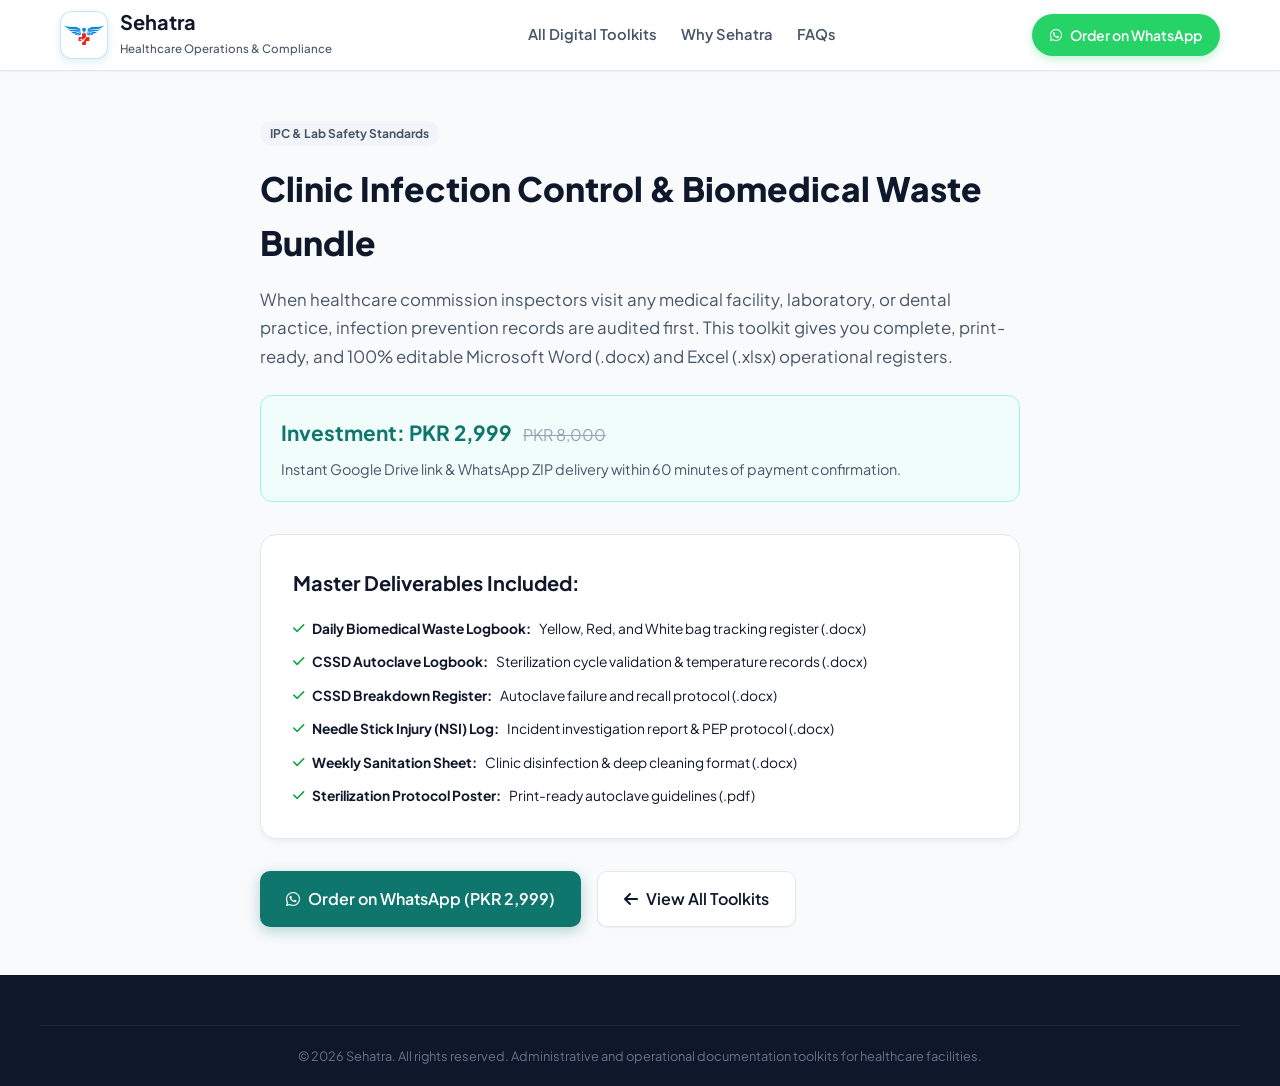
==== infection-control-biomedical-waste-bundle.html @ f48f5edc "SEO: Add dedicated Infection Control & Waste Bundle page and update sitemap" ====
<!DOCTYPE html>
<html lang="en">
<head>
    <meta charset="UTF-8">
    <meta name="viewport" content="width=device-width, initial-scale=1.0">
    <title>Clinic Infection Control & Biomedical Waste Logbooks | Sehatra</title>
    <meta name="description" content="PHC & SHCC compliant editable Word and Excel logbooks: Autoclave CSSD validation register, color-coded biomedical waste segregation sheets, and needle-stick injury protocol.">
    <link rel="canonical" href="https://zeshanhaider1.github.io/sehatra/infection-control-biomedical-waste-bundle.html">
    <link rel="icon" type="image/png" href="sehatra-logo.png">

    <!-- SEO Meta Tags -->
    <meta name="robots" content="index, follow, max-snippet:-1, max-image-preview:large, max-video-preview:-1">
    <meta name="keywords" content="clinic infection control logbook Pakistan, biomedical waste segregation register docx, autoclave sterilization logbook format, needle stick injury register PHC, CSSD logbook format Pakistan, Sehatra">
    <meta name="author" content="Sehatra">
    <meta name="geo.region" content="PK-PB">
    <meta name="geo.placename" content="Lahore, Pakistan">

    <!-- Open Graph -->
    <meta property="og:type" content="product">
    <meta property="og:site_name" content="Sehatra">
    <meta property="og:title" content="Clinic Infection Control & Biomedical Waste Bundle | Sehatra">
    <meta property="og:description" content="Pass PHC & SHCC infection control inspections with ready-to-print, fully editable autoclave and waste segregation logbooks for PKR 2,999.">
    <meta property="og:url" content="https://zeshanhaider1.github.io/sehatra/infection-control-biomedical-waste-bundle.html">
    <meta property="og:image" content="https://zeshanhaider1.github.io/sehatra/sehatra-logo.png">

    <!-- Fonts & Styling -->
    <link rel="preconnect" href="https://fonts.googleapis.com">
    <link rel="preconnect" href="https://fonts.gstatic.com" crossorigin>
    <link href="https://fonts.googleapis.com/css2?family=Plus+Jakarta+Sans:wght@400;500;600;700;800&display=swap" rel="stylesheet">
    <link rel="stylesheet" href="https://cdnjs.cloudflare.com/ajax/libs/font-awesome/6.4.0/css/all.min.css">
    <link rel="stylesheet" href="styles.css">

    <!-- JSON-LD Product Schema -->
    <script type="application/ld+json">
    {
      "@context": "https://schema.org/",
      "@type": "Product",
      "name": "Clinic Infection Control & Biomedical Waste Bundle",
      "image": "https://zeshanhaider1.github.io/sehatra/sehatra-logo.png",
      "description": "Autoclave logs, color-coded waste segregation registers, and needle-stick injury protocols required on day one of any healthcare inspection in Pakistan.",
      "brand": {
        "@type": "Brand",
        "name": "Sehatra"
      },
      "offers": {
        "@type": "Offer",
        "url": "https://zeshanhaider1.github.io/sehatra/infection-control-biomedical-waste-bundle.html",
        "priceCurrency": "PKR",
        "price": "2999",
        "priceValidUntil": "2027-12-31",
        "availability": "https://schema.org/InStock"
      }
    }
    </script>
</head>
<body>
    <nav class="navbar" aria-label="Main navigation">
        <div class="container nav-container">
            <a href="./" class="brand">
                <div class="brand-logo-wrap">
                    <img src="sehatra-logo.png" alt="Sehatra Logo" class="brand-logo-img">
                </div>
                <div class="brand-text">
                    <span class="brand-title">Sehatra</span>
                    <span class="brand-sub">Healthcare Operations &amp; Compliance</span>
                </div>
            </a>
            <div class="nav-links">
                <a href="./#products">All Digital Toolkits</a>
                <a href="./#comparison">Why Sehatra</a>
                <a href="./#faq">FAQs</a>
            </div>
            <div class="nav-cta">
                <a href="https://wa.me/923042917388?text=Hello%20Sehatra%2C%20I%20would%20like%20the%20Infection%20Control%20%26%20Waste%20Bundle%20for%20PKR%202%2C999." target="_blank" class="btn btn-wa-nav">
                    <i class="fa-brands fa-whatsapp"></i> Order on WhatsApp
                </a>
            </div>
        </div>
    </nav>
    <main class="container" style="max-width: 800px; padding: 3rem 1.25rem;">
        <span class="category-pill" style="margin-bottom: 1rem; display: inline-block;">IPC &amp; Lab Safety Standards</span>
        <h1 class="section-title" style="margin-bottom: 1rem;">Clinic Infection Control &amp; Biomedical Waste Bundle</h1>
        <p class="hero-desc" style="font-size: 1.05rem; line-height: 1.7; margin-bottom: 1.5rem;">
            When healthcare commission inspectors visit any medical facility, laboratory, or dental practice, infection prevention records are audited first. This toolkit gives you complete, print-ready, and 100% editable Microsoft Word (.docx) and Excel (.xlsx) operational registers.
        </p>
        <div style="background: #f0fdfa; border: 1.5px solid #99f6e4; padding: 1.25rem; border-radius: 12px; margin-bottom: 2rem;">
            <strong style="color: #0f766e; font-size: 1.3rem;">Investment: PKR 2,999</strong> <span style="text-decoration: line-through; color: #94a3b8; margin-left: 0.5rem;">PKR 8,000</span>
            <p style="margin-top: 0.5rem; font-size: 0.9rem; color: #475569;">Instant Google Drive link &amp; WhatsApp ZIP delivery within 60 minutes of payment confirmation.</p>
        </div>
        <section class="deliverables-list" style="background: #ffffff; border: 1px solid #e2e8f0; border-radius: 16px; padding: 2rem; box-shadow: 0 4px 6px -1px rgba(0,0,0,0.05); margin-bottom: 2rem;">
            <h2 style="font-size: 1.25rem; margin-bottom: 1.25rem; color: #0f172a;">Master Deliverables Included:</h2>
            <ul style="list-style: none; display: flex; flex-direction: column; gap: 0.85rem;">
                <li><i class="fa-solid fa-check text-green"></i> <strong>Daily Biomedical Waste Logbook:</strong> Yellow, Red, and White bag tracking register (.docx)</li>
                <li><i class="fa-solid fa-check text-green"></i> <strong>CSSD Autoclave Logbook:</strong> Sterilization cycle validation &amp; temperature records (.docx)</li>
                <li><i class="fa-solid fa-check text-green"></i> <strong>CSSD Breakdown Register:</strong> Autoclave failure and recall protocol (.docx)</li>
                <li><i class="fa-solid fa-check text-green"></i> <strong>Needle Stick Injury (NSI) Log:</strong> Incident investigation report &amp; PEP protocol (.docx)</li>
                <li><i class="fa-solid fa-check text-green"></i> <strong>Weekly Sanitation Sheet:</strong> Clinic disinfection &amp; deep cleaning format (.docx)</li>
                <li><i class="fa-solid fa-check text-green"></i> <strong>Sterilization Protocol Poster:</strong> Print-ready autoclave guidelines (.pdf)</li>
            </ul>
        </section>
        <div style="display: flex; gap: 1rem; flex-wrap: wrap;">
            <a class="btn btn-primary btn-lg" href="https://wa.me/923042917388?text=Hello%20Sehatra%2C%20I%20would%20like%20the%20Infection%20Control%20%26%20Waste%20Bundle%20for%20PKR%202%2C999.">
                <i class="fa-brands fa-whatsapp"></i> Order on WhatsApp (PKR 2,999)
            </a>
            <a class="btn btn-secondary btn-lg" href="./#products">
                <i class="fa-solid fa-arrow-left"></i> View All Toolkits
            </a>
        </div>
    </main>
    <footer class="footer">
        <div class="container footer-bottom text-center">
            <p>&copy; 2026 Sehatra. All rights reserved. Administrative and operational documentation toolkits for healthcare facilities.</p>
        </div>
    </footer>
</body>
</html>
---- styles.css ----
﻿/* ========================================================
   HealthOps PK â€” Premium Healthcare SaaS & Product Styling
   ======================================================== */

:root {
    --primary: #0f766e;
    --primary-hover: #115e59;
    --primary-light: #ccfbf1;
    --teal-dark: #134e4a;
    --secondary: #0284c7;
    --accent: #f59e0b;
    --success: #16a34a;
    --whatsapp: #25d366;
    --whatsapp-hover: #1da851;
    
    --bg-page: #f8fafc;
    --bg-white: #ffffff;
    --bg-surface: #f1f5f9;
    
    --text-main: #0f172a;
    --text-muted: #475569;
    --text-light: #94a3b8;
    
    --border: #e2e8f0;
    --border-highlight: #99f6e4;
    
    --shadow-sm: 0 1px 2px rgba(0, 0, 0, 0.05);
    --shadow-md: 0 4px 6px -1px rgba(0, 0, 0, 0.08), 0 2px 4px -2px rgba(0, 0, 0, 0.05);
    --shadow-lg: 0 10px 15px -3px rgba(0, 0, 0, 0.08), 0 4px 6px -4px rgba(0, 0, 0, 0.04);
    --shadow-xl: 0 20px 25px -5px rgba(0, 0, 0, 0.1), 0 8px 10px -6px rgba(0, 0, 0, 0.05);
    
    --radius-sm: 6px;
    --radius-md: 10px;
    --radius-lg: 16px;
    --radius-xl: 24px;
    
    --font-sans: 'Plus Jakarta Sans', system-ui, -apple-system, sans-serif;
}

* {
    margin: 0;
    padding: 0;
    box-sizing: border-box;
}

html {
    scroll-behavior: smooth;
}

body {
    font-family: var(--font-sans);
    background-color: var(--bg-page);
    color: var(--text-main);
    line-height: 1.6;
    -webkit-font-smoothing: antialiased;
}

.container {
    max-width: 1200px;
    margin: 0 auto;
    padding: 0 20px;
}

/* TOP ANNOUNCEMENT BAR */
.top-bar {
    background: linear-gradient(90deg, #134e4a, #0f766e);
    color: #ffffff;
    font-size: 0.85rem;
    padding: 8px 0;
    border-bottom: 1px solid rgba(255, 255, 255, 0.1);
}

.top-bar-content {
    display: flex;
    justify-content: space-between;
    align-items: center;
    flex-wrap: wrap;
    gap: 10px;
}

.delivery-badge {
    background: rgba(255, 255, 255, 0.2);
    padding: 2px 10px;
    border-radius: 20px;
    font-weight: 600;
    font-size: 0.78rem;
}

/* NAVIGATION */
.navbar {
    background: var(--bg-white);
    border-bottom: 1px solid var(--border);
    position: sticky;
    top: 0;
    z-index: 100;
    box-shadow: var(--shadow-sm);
}

.nav-container {
    display: flex;
    justify-content: space-between;
    align-items: center;
    height: 70px;
}

.brand {
    display: flex;
    align-items: center;
    gap: 12px;
    text-decoration: none;
    color: var(--text-main);
}

.brand-icon {
    width: 44px;
    height: 44px;
    background: var(--primary-light);
    color: var(--primary);
    border-radius: var(--radius-md);
    display: flex;
    align-items: center;
    justify-content: center;
    font-size: 1.3rem;
}

.brand-title {
    font-size: 1.25rem;
    font-weight: 700;
    color: var(--text-main);
    display: block;
    line-height: 1.2;
}

.brand-title strong {
    color: var(--primary);
}

.brand-sub {
    font-size: 0.72rem;
    color: var(--text-muted);
    font-weight: 500;
}

.nav-links {
    display: flex;
    gap: 24px;
}

.nav-links a {
    text-decoration: none;
    color: var(--text-muted);
    font-weight: 600;
    font-size: 0.92rem;
    transition: color 0.2s ease;
}

.nav-links a:hover {
    color: var(--primary);
}

.btn {
    display: inline-flex;
    align-items: center;
    justify-content: center;
    gap: 8px;
    font-weight: 600;
    border-radius: var(--radius-md);
    text-decoration: none;
    cursor: pointer;
    transition: all 0.2s ease;
    border: none;
    font-family: inherit;
}

.btn-wa-nav {
    background: var(--whatsapp);
    color: #ffffff;
    padding: 10px 18px;
    font-size: 0.88rem;
    border-radius: 30px;
    box-shadow: 0 4px 10px rgba(37, 211, 102, 0.25);
}

.btn-wa-nav:hover {
    background: var(--whatsapp-hover);
    transform: translateY(-1px);
}

/* HERO SECTION */
.hero {
    padding: 60px 0 40px;
    background: linear-gradient(180deg, #f0fdfa 0%, #f8fafc 100%);
    border-bottom: 1px solid var(--border);
}

.hero-grid {
    display: grid;
    grid-template-columns: 1.15fr 0.85fr;
    gap: 40px;
    align-items: center;
}

.hero-pill {
    display: inline-flex;
    align-items: center;
    gap: 8px;
    background: #ccfbf1;
    color: var(--teal-dark);
    font-size: 0.82rem;
    font-weight: 700;
    padding: 6px 14px;
    border-radius: 20px;
    margin-bottom: 20px;
    border: 1px solid #99f6e4;
}

.hero-title {
    font-size: 2.5rem;
    line-height: 1.22;
    font-weight: 800;
    color: var(--text-main);
    margin-bottom: 18px;
    letter-spacing: -0.02em;
}

.text-gradient {
    background: linear-gradient(135deg, #0f766e 0%, #0369a1 100%);
    -webkit-background-clip: text;
    -webkit-text-fill-color: transparent;
}

.hero-desc {
    font-size: 1.05rem;
    color: var(--text-muted);
    margin-bottom: 24px;
    line-height: 1.65;
}

.hero-badges {
    display: flex;
    flex-wrap: wrap;
    gap: 12px;
    margin-bottom: 30px;
}

.badge-item {
    display: flex;
    align-items: center;
    gap: 6px;
    background: #ffffff;
    border: 1px solid var(--border);
    padding: 6px 12px;
    border-radius: var(--radius-sm);
    font-size: 0.82rem;
    font-weight: 600;
    color: var(--text-main);
    box-shadow: var(--shadow-sm);
}

.badge-item i {
    color: var(--primary);
}

.hero-buttons {
    display: flex;
    flex-wrap: wrap;
    gap: 14px;
    margin-bottom: 16px;
}

.btn-lg {
    padding: 14px 26px;
    font-size: 1rem;
    border-radius: var(--radius-md);
}

.btn-primary {
    background: var(--primary);
    color: #ffffff;
    box-shadow: 0 4px 14px rgba(15, 118, 110, 0.3);
}

.btn-primary:hover {
    background: var(--primary-hover);
    transform: translateY(-2px);
    box-shadow: 0 6px 20px rgba(15, 118, 110, 0.4);
}

.btn-secondary {
    background: #ffffff;
    color: var(--text-main);
    border: 1px solid var(--border);
    box-shadow: var(--shadow-sm);
}

.btn-secondary:hover {
    background: var(--bg-surface);
    border-color: #cbd5e1;
}

.hero-subtext {
    font-size: 0.82rem;
    color: var(--text-muted);
}

/* HERO CARD (AUDIT INSPECTION MATRIX) */
.audit-card {
    background: #ffffff;
    border-radius: var(--radius-xl);
    padding: 26px;
    border: 1px solid var(--border);
    box-shadow: var(--shadow-xl);
    position: relative;
}

.audit-card-header {
    display: flex;
    align-items: center;
    justify-content: space-between;
    padding-bottom: 16px;
    border-bottom: 1px solid var(--border);
    margin-bottom: 16px;
}

.audit-card-header h4 {
    font-size: 0.95rem;
    font-weight: 700;
}

.pulse-dot {
    width: 10px;
    height: 10px;
    background: var(--success);
    border-radius: 50%;
    display: inline-block;
    box-shadow: 0 0 0 4px rgba(22, 163, 74, 0.2);
}

.status-pass {
    background: #dcfce7;
    color: #166534;
    font-size: 0.75rem;
    font-weight: 700;
    padding: 4px 10px;
    border-radius: 20px;
}

.audit-items {
    display: flex;
    flex-direction: column;
    gap: 12px;
    margin-bottom: 20px;
}

.audit-row {
    display: flex;
    justify-content: space-between;
    align-items: center;
    font-size: 0.88rem;
    font-weight: 600;
    color: var(--text-main);
    padding: 8px 12px;
    background: #f8fafc;
    border-radius: var(--radius-sm);
    border: 1px solid #f1f5f9;
}

.text-teal {
    color: var(--primary);
    margin-right: 6px;
}

.text-green {
    color: var(--success);
}

.tag-ready {
    background: #ccfbf1;
    color: #0f766e;
    font-size: 0.72rem;
    padding: 2px 8px;
    border-radius: 12px;
    font-weight: 700;
}

.audit-footer {
    padding-top: 16px;
    border-top: 1px dashed var(--border);
    display: flex;
    justify-content: space-between;
    align-items: center;
}

.save-label {
    display: block;
    font-size: 0.75rem;
    color: var(--text-muted);
}

.strike {
    text-decoration: line-through;
    color: #dc2626;
    font-weight: 700;
    font-size: 0.95rem;
}

.our-label {
    display: block;
    font-size: 0.75rem;
    color: var(--primary);
    font-weight: 600;
}

.deal-price {
    font-size: 1.25rem;
    font-weight: 800;
    color: var(--primary);
}

/* TRUST STRIP */
.trust-strip {
    background: #ffffff;
    border-bottom: 1px solid var(--border);
    padding: 24px 0;
}

.trust-grid {
    display: grid;
    grid-template-columns: repeat(4, 1fr);
    gap: 24px;
}

.trust-box {
    display: flex;
    align-items: center;
    gap: 14px;
}

.trust-box i {
    font-size: 1.8rem;
    color: var(--primary);
}

.trust-box h4 {
    font-size: 0.92rem;
    font-weight: 700;
    line-height: 1.3;
}

.trust-box p {
    font-size: 0.78rem;
    color: var(--text-muted);
    line-height: 1.4;
}

/* PRODUCTS SECTION */
.products-section {
    padding: 70px 0;
}

.section-header {
    margin-bottom: 45px;
}

.section-tag {
    display: inline-block;
    color: var(--primary);
    font-weight: 700;
    font-size: 0.85rem;
    text-transform: uppercase;
    letter-spacing: 0.05em;
    margin-bottom: 8px;
}

.section-title {
    font-size: 2.1rem;
    font-weight: 800;
    color: var(--text-main);
    margin-bottom: 12px;
}

.section-desc {
    font-size: 1rem;
    color: var(--text-muted);
    max-width: 650px;
    margin: 0 auto;
}

.text-center {
    text-align: center;
}

.products-grid {
    display: grid;
    grid-template-columns: repeat(2, 1fr);
    gap: 28px;
    margin-bottom: 40px;
}

.product-card {
    background: #ffffff;
    border-radius: var(--radius-lg);
    border: 1px solid var(--border);
    padding: 28px;
    display: flex;
    flex-direction: column;
    justify-content: space-between;
    box-shadow: var(--shadow-sm);
    position: relative;
    transition: transform 0.2s ease, box-shadow 0.2s ease;
}

.product-card:hover {
    transform: translateY(-4px);
    box-shadow: var(--shadow-lg);
}

.featured-border {
    border: 2px solid var(--primary);
    box-shadow: var(--shadow-md);
}

.popular-ribbon {
    position: absolute;
    top: -12px;
    right: 24px;
    background: linear-gradient(90deg, #f59e0b, #d97706);
    color: #ffffff;
    font-size: 0.75rem;
    font-weight: 800;
    padding: 4px 12px;
    border-radius: 12px;
    text-transform: uppercase;
    box-shadow: 0 2px 6px rgba(245, 158, 11, 0.4);
}

.category-pill {
    display: inline-block;
    background: #f1f5f9;
    color: var(--text-muted);
    font-size: 0.75rem;
    font-weight: 700;
    padding: 3px 10px;
    border-radius: 20px;
    margin-bottom: 10px;
}

.product-name {
    font-size: 1.25rem;
    font-weight: 800;
    color: var(--text-main);
    margin-bottom: 8px;
    line-height: 1.35;
}

.product-summary {
    font-size: 0.88rem;
    color: var(--text-muted);
    margin-bottom: 18px;
}

.pricing-block {
    display: flex;
    align-items: baseline;
    gap: 10px;
    margin-bottom: 20px;
    padding-bottom: 16px;
    border-bottom: 1px solid var(--border);
}

.current-price {
    font-size: 1.8rem;
    font-weight: 800;
    color: var(--text-main);
}

.old-price {
    font-size: 1rem;
    color: #94a3b8;
    text-decoration: line-through;
}

.discount-badge {
    background: #fee2e2;
    color: #dc2626;
    font-size: 0.72rem;
    font-weight: 800;
    padding: 2px 8px;
    border-radius: 6px;
}

.deliverables-list {
    margin-bottom: 24px;
}

.deliverables-list h4 {
    font-size: 0.82rem;
    text-transform: uppercase;
    color: var(--text-muted);
    letter-spacing: 0.05em;
    margin-bottom: 12px;
}

.deliverables-list ul {
    list-style: none;
    display: flex;
    flex-direction: column;
    gap: 8px;
}

.deliverables-list li {
    font-size: 0.86rem;
    display: flex;
    align-items: flex-start;
    gap: 8px;
    line-height: 1.45;
}

.deliverables-list li i {
    margin-top: 3px;
    font-size: 0.82rem;
}

.card-actions {
    display: flex;
    gap: 10px;
}

.btn-wa-card {
    flex: 1.2;
    background: var(--whatsapp);
    color: #ffffff;
    padding: 11px 14px;
    font-size: 0.86rem;
    border-radius: var(--radius-md);
}

.btn-wa-card:hover {
    background: var(--whatsapp-hover);
}

.btn-outline-card {
    flex: 0.8;
    background: transparent;
    color: var(--text-main);
    border: 1px solid var(--border);
    padding: 11px 12px;
    font-size: 0.86rem;
    border-radius: var(--radius-md);
}

.btn-outline-card:hover {
    background: var(--bg-surface);
    border-color: #cbd5e1;
}

/* MASTER BUNDLE CARD */
.master-bundle-card {
    background: linear-gradient(135deg, #134e4a 0%, #0f766e 100%);
    border-radius: var(--radius-xl);
    color: #ffffff;
    padding: 40px;
    box-shadow: 0 16px 32px rgba(15, 118, 110, 0.25);
    position: relative;
    overflow: hidden;
}

.master-badge {
    display: inline-block;
    background: #f59e0b;
    color: #000000;
    font-size: 0.8rem;
    font-weight: 800;
    padding: 6px 16px;
    border-radius: 20px;
    margin-bottom: 16px;
    letter-spacing: 0.04em;
}

.master-grid {
    display: grid;
    grid-template-columns: 1.25fr 0.75fr;
    gap: 40px;
    align-items: center;
}

.master-info h3 {
    font-size: 1.8rem;
    font-weight: 800;
    line-height: 1.25;
    margin-bottom: 12px;
}

.master-desc {
    font-size: 0.95rem;
    color: #ccfbf1;
    margin-bottom: 20px;
}

.bundle-perks {
    display: flex;
    flex-direction: column;
    gap: 10px;
}

.bundle-perks span {
    font-size: 0.9rem;
    display: flex;
    align-items: center;
    gap: 8px;
    color: #f0fdfa;
}

.master-pricing-box {
    background: rgba(255, 255, 255, 0.1);
    backdrop-filter: blur(10px);
    border: 1px solid rgba(255, 255, 255, 0.2);
    border-radius: var(--radius-lg);
    padding: 28px;
    text-align: center;
}

.tag-save {
    background: #fef08a;
    color: #854d0e;
    font-weight: 800;
    font-size: 0.78rem;
    padding: 4px 10px;
    border-radius: 12px;
    display: inline-block;
    margin-bottom: 10px;
}

.master-cost {
    margin-bottom: 6px;
}

.price-val {
    font-size: 2.3rem;
    font-weight: 800;
    color: #ffffff;
}

.strike-val {
    font-size: 1.1rem;
    color: #99f6e4;
    text-decoration: line-through;
    margin-left: 8px;
}

.cost-note {
    font-size: 0.78rem;
    color: #ccfbf1;
    margin-bottom: 20px;
}

.btn-master-wa {
    width: 100%;
    background: var(--whatsapp);
    color: #ffffff;
    padding: 13px;
    font-size: 0.95rem;
    border-radius: var(--radius-md);
    margin-bottom: 10px;
    font-weight: 700;
}

.btn-master-wa:hover {
    background: var(--whatsapp-hover);
}

.btn-master-form {
    width: 100%;
    background: #ffffff;
    color: var(--teal-dark);
    padding: 12px;
    font-size: 0.9rem;
    border-radius: var(--radius-md);
    font-weight: 700;
}

.btn-master-form:hover {
    background: #f0fdfa;
}

/* COMPARISON SECTION */
.comparison-section {
    padding: 70px 0;
    background: #ffffff;
    border-top: 1px solid var(--border);
    border-bottom: 1px solid var(--border);
}

.comparison-table-wrapper {
    overflow-x: auto;
}

.comparison-table {
    width: 100%;
    border-collapse: collapse;
    background: #ffffff;
    border-radius: var(--radius-md);
    overflow: hidden;
    box-shadow: var(--shadow-sm);
}

.comparison-table th, .comparison-table td {
    padding: 16px 20px;
    text-align: left;
    font-size: 0.92rem;
    border-bottom: 1px solid var(--border);
}

.comparison-table th {
    background: #f8fafc;
    font-weight: 700;
    color: var(--text-main);
}

.comparison-table .highlight-col {
    background: #f0fdfa;
    border-left: 2px solid var(--primary);
    border-right: 2px solid var(--primary);
}

.text-red {
    color: #dc2626;
}

.font-bold {
    font-weight: 700;
}

/* HOW IT WORKS */
.steps-section {
    padding: 70px 0;
}

.steps-grid {
    display: grid;
    grid-template-columns: repeat(3, 1fr);
    gap: 30px;
}

.step-card {
    background: #ffffff;
    border: 1px solid var(--border);
    border-radius: var(--radius-lg);
    padding: 32px 24px;
    text-align: center;
    position: relative;
    box-shadow: var(--shadow-sm);
}

.step-num {
    position: absolute;
    top: -16px;
    left: 50%;
    transform: translateX(-50%);
    width: 32px;
    height: 32px;
    background: var(--primary);
    color: #ffffff;
    border-radius: 50%;
    display: flex;
    align-items: center;
    justify-content: center;
    font-weight: 800;
    font-size: 0.9rem;
}

.step-icon {
    font-size: 2.2rem;
    color: var(--primary);
    margin-bottom: 16px;
    margin-top: 10px;
}

.step-card h3 {
    font-size: 1.15rem;
    font-weight: 700;
    margin-bottom: 10px;
}

.step-card p {
    font-size: 0.88rem;
    color: var(--text-muted);
    line-height: 1.5;
}

/* ORDER FORM & PAYMENT SECTION */
.order-section {
    padding: 70px 0;
    background: #f1f5f9;
}

.order-grid {
    display: grid;
    grid-template-columns: 1.1fr 0.9fr;
    gap: 36px;
}

.form-wrapper, .payment-wrapper {
    background: #ffffff;
    border-radius: var(--radius-xl);
    padding: 34px;
    border: 1px solid var(--border);
    box-shadow: var(--shadow-md);
}

.form-header, .payment-header {
    margin-bottom: 24px;
    padding-bottom: 16px;
    border-bottom: 1px solid var(--border);
}

.form-header h3, .payment-header h3 {
    font-size: 1.35rem;
    font-weight: 800;
    color: var(--text-main);
    margin-bottom: 6px;
    display: flex;
    align-items: center;
    gap: 10px;
}

.form-header p, .payment-header p {
    font-size: 0.86rem;
    color: var(--text-muted);
}

.form-group {
    margin-bottom: 18px;
}

.form-row {
    display: grid;
    grid-template-columns: 1fr 1fr;
    gap: 16px;
}

label {
    display: block;
    font-size: 0.84rem;
    font-weight: 700;
    color: var(--text-main);
    margin-bottom: 6px;
}

input[type="text"], input[type="tel"], select, textarea {
    width: 100%;
    padding: 12px 14px;
    border: 1px solid #cbd5e1;
    border-radius: var(--radius-md);
    font-family: inherit;
    font-size: 0.9rem;
    color: var(--text-main);
    background: #f8fafc;
    transition: all 0.2s ease;
}

input:focus, select:focus, textarea:focus {
    outline: none;
    border-color: var(--primary);
    background: #ffffff;
    box-shadow: 0 0 0 3px rgba(15, 118, 110, 0.15);
}

.field-hint {
    font-size: 0.75rem;
    color: var(--text-muted);
    margin-top: 4px;
    display: block;
}

.radio-cards {
    display: grid;
    grid-template-columns: repeat(3, 1fr);
    gap: 10px;
}

.radio-card {
    position: relative;
    cursor: pointer;
}

.radio-card input {
    position: absolute;
    opacity: 0;
}

.card-label {
    display: flex;
    flex-direction: column;
    align-items: center;
    justify-content: center;
    gap: 6px;
    padding: 10px;
    border: 1px solid #cbd5e1;
    border-radius: var(--radius-md);
    background: #f8fafc;
    font-size: 0.78rem;
    font-weight: 700;
    text-align: center;
    transition: all 0.2s ease;
}

.radio-card input:checked + .card-label {
    border-color: var(--primary);
    background: #f0fdfa;
    color: var(--primary);
    box-shadow: 0 0 0 2px var(--primary);
}

.btn-submit-order {
    width: 100%;
    background: var(--primary);
    color: #ffffff;
    padding: 15px;
    font-size: 1rem;
    border-radius: var(--radius-md);
    font-weight: 700;
    box-shadow: 0 4px 14px rgba(15, 118, 110, 0.3);
    margin-top: 10px;
}

.btn-submit-order:hover {
    background: var(--primary-hover);
    transform: translateY(-1px);
}

/* PAYMENT DETAILS CARDS */
.payment-cards-list {
    display: flex;
    flex-direction: column;
    gap: 16px;
    margin-bottom: 24px;
}

.pay-card {
    background: #f8fafc;
    border: 1px solid var(--border);
    border-radius: var(--radius-md);
    padding: 18px;
}

.pay-card-header {
    display: flex;
    align-items: center;
    justify-content: space-between;
    margin-bottom: 12px;
}

.pay-card-header h4 {
    font-size: 0.95rem;
    font-weight: 700;
}

.pay-badge {
    background: #ccfbf1;
    color: var(--primary);
    font-size: 0.72rem;
    font-weight: 700;
    padding: 2px 8px;
    border-radius: 12px;
}

.badge-green {
    background: #dcfce7;
    color: #166534;
}

.badge-blue {
    background: #e0f2fe;
    color: #0369a1;
}

.pay-details {
    display: flex;
    flex-direction: column;
    gap: 8px;
}

.detail-row {
    display: flex;
    align-items: center;
    justify-content: space-between;
    font-size: 0.85rem;
    background: #ffffff;
    padding: 6px 12px;
    border-radius: var(--radius-sm);
    border: 1px solid #e2e8f0;
}

.btn-copy {
    background: transparent;
    border: none;
    color: var(--primary);
    font-size: 0.75rem;
    font-weight: 700;
    cursor: pointer;
    display: inline-flex;
    align-items: center;
    gap: 4px;
}

.btn-copy:hover {
    text-decoration: underline;
}

.verify-callout {
    background: #f0fdfa;
    border: 1px solid #99f6e4;
    border-radius: var(--radius-md);
    padding: 16px;
    display: flex;
    align-items: flex-start;
    gap: 12px;
}

.verify-callout i {
    font-size: 1.5rem;
    margin-top: 2px;
}

.verify-callout h4 {
    font-size: 0.9rem;
    font-weight: 700;
    color: var(--teal-dark);
    margin-bottom: 4px;
}

.verify-callout p {
    font-size: 0.82rem;
    color: var(--primary-hover);
    line-height: 1.45;
}

/* FAQ SECTION */
.faq-section {
    padding: 70px 0;
    background: #ffffff;
}

.faq-list {
    max-width: 800px;
    margin: 0 auto;
    display: flex;
    flex-direction: column;
    gap: 14px;
}

.faq-item {
    border: 1px solid var(--border);
    border-radius: var(--radius-md);
    overflow: hidden;
    background: #ffffff;
    transition: all 0.2s ease;
}

.faq-question {
    padding: 18px 20px;
    cursor: pointer;
    display: flex;
    justify-content: space-between;
    align-items: center;
    background: #ffffff;
}

.faq-question h4 {
    font-size: 0.98rem;
    font-weight: 700;
    color: var(--text-main);
}

.faq-question i {
    font-size: 0.85rem;
    color: var(--text-muted);
    transition: transform 0.2s ease;
}

.faq-answer {
    padding: 0 20px 18px;
    display: none;
    font-size: 0.9rem;
    color: var(--text-muted);
    line-height: 1.55;
}

.faq-item.active .faq-answer {
    display: block;
}

.faq-item.active .faq-question i {
    transform: rotate(180deg);
}

/* FOOTER */
.footer {
    background: #0f172a;
    color: #cbd5e1;
    padding: 50px 0 20px;
}

.footer-content {
    display: grid;
    grid-template-columns: 1.3fr 0.7fr;
    gap: 40px;
    margin-bottom: 40px;
}

.footer-brand p {
    font-size: 0.88rem;
    color: #94a3b8;
    margin-top: 10px;
    max-width: 400px;
}

.footer-contact h4 {
    color: #ffffff;
    font-size: 1rem;
    margin-bottom: 12px;
}

.footer-contact p {
    font-size: 0.88rem;
    margin-bottom: 8px;
    display: flex;
    align-items: center;
    gap: 8px;
}

.footer-bottom {
    border-top: 1px solid #1e293b;
    padding-top: 20px;
    font-size: 0.8rem;
    color: #64748b;
}

.text-white {
    color: #ffffff;
}

/* FLOATING WHATSAPP BUTTON */
.float-wa-btn {
    position: fixed;
    bottom: 26px;
    right: 26px;
    background: var(--whatsapp);
    color: #ffffff;
    width: 60px;
    height: 60px;
    border-radius: 50%;
    display: flex;
    align-items: center;
    justify-content: center;
    font-size: 2rem;
    box-shadow: 0 6px 18px rgba(37, 211, 102, 0.45);
    z-index: 999;
    text-decoration: none;
    transition: transform 0.2s ease;
}

.float-wa-btn:hover {
    transform: scale(1.08);
}

.notification-ping {
    position: absolute;
    top: 2px;
    right: 2px;
    width: 14px;
    height: 14px;
    background: #ef4444;
    border: 2px solid #ffffff;
    border-radius: 50%;
}

.wa-tooltip {
    position: absolute;
    right: 70px;
    background: #0f172a;
    color: #ffffff;
    font-size: 0.78rem;
    font-weight: 600;
    padding: 6px 12px;
    border-radius: 6px;
    white-space: nowrap;
    opacity: 0;
    pointer-events: none;
    transition: opacity 0.2s ease;
}

.float-wa-btn:hover .wa-tooltip {
    opacity: 1;
}

/* SUCCESS MODAL */
.modal-overlay {
    position: fixed;
    inset: 0;
    background: rgba(15, 23, 42, 0.65);
    backdrop-filter: blur(4px);
    display: none;
    align-items: center;
    justify-content: center;
    z-index: 1000;
    padding: 20px;
}

.modal-overlay.active {
    display: flex;
}

.modal-card {
    background: #ffffff;
    border-radius: var(--radius-xl);
    padding: 34px;
    max-width: 480px;
    width: 100%;
    text-align: center;
    box-shadow: var(--shadow-xl);
    animation: modalPop 0.25s ease-out;
}

@keyframes modalPop {
    from {
        opacity: 0;
        transform: scale(0.92);
    }
    to {
        opacity: 1;
        transform: scale(1);
    }
}

.modal-icon {
    font-size: 3rem;
    margin-bottom: 14px;
}

.modal-card h3 {
    font-size: 1.4rem;
    font-weight: 800;
    color: var(--text-main);
    margin-bottom: 8px;
}

.modal-card p {
    font-size: 0.9rem;
    color: var(--text-muted);
    margin-bottom: 20px;
}

.modal-steps {
    background: #f8fafc;
    border: 1px solid var(--border);
    border-radius: var(--radius-md);
    padding: 14px;
    text-align: left;
    margin-bottom: 22px;
    display: flex;
    flex-direction: column;
    gap: 8px;
    font-size: 0.85rem;
    font-weight: 600;
}

.btn-wa-modal {
    width: 100%;
    background: var(--whatsapp);
    color: #ffffff;
    padding: 14px;
    font-size: 0.95rem;
    border-radius: var(--radius-md);
    font-weight: 700;
    margin-bottom: 10px;
}

.btn-close-modal {
    background: transparent;
    border: none;
    color: var(--text-muted);
    font-size: 0.85rem;
    cursor: pointer;
    font-weight: 600;
}

/* RESPONSIVE BREAKPOINTS */
@media (max-width: 992px) {
    .hero-grid {
        grid-template-columns: 1fr;
    }
    .trust-grid {
        grid-template-columns: repeat(2, 1fr);
    }
    .products-grid {
        grid-template-columns: 1fr;
    }
    .master-grid {
        grid-template-columns: 1fr;
    }
    .order-grid {
        grid-template-columns: 1fr;
    }
    .footer-content {
        grid-template-columns: 1fr;
    }
}

@media (max-width: 768px) {
    .nav-links {
        display: none;
    }
    .hero-title {
        font-size: 2rem;
    }
    .steps-grid {
        grid-template-columns: 1fr;
    }
    .top-bar-content {
        justify-content: center;
        text-align: center;
    }
}

.footer-brand .brand {
    display: inline-flex;
    align-items: center;
    gap: 12px;
    margin-bottom: 12px;
}

.footer-brand .brand-logo-wrap {
    background: #ffffff;
    border: 1px solid rgba(255, 255, 255, 0.2);
    box-shadow: 0 4px 12px rgba(0, 0, 0, 0.35);
}

/* SEHATRA BRAND LOGO */
.brand-logo-wrap {
    width: 48px;
    height: 48px;
    background: #ffffff;
    border: 1px solid rgba(2, 132, 199, 0.22);
    border-radius: 12px;
    display: flex;
    align-items: center;
    justify-content: center;
    box-shadow: 0 3px 8px rgba(2, 132, 199, 0.14);
    padding: 3px;
    transition: transform 0.25s ease, box-shadow 0.25s ease;
    overflow: hidden;
    flex-shrink: 0;
}

.brand:hover .brand-logo-wrap {
    transform: scale(1.06);
    box-shadow: 0 6px 16px rgba(2, 132, 199, 0.24);
}

.brand-logo-img {
    width: 100%;
    height: 100%;
    object-fit: contain;
    display: block;
}
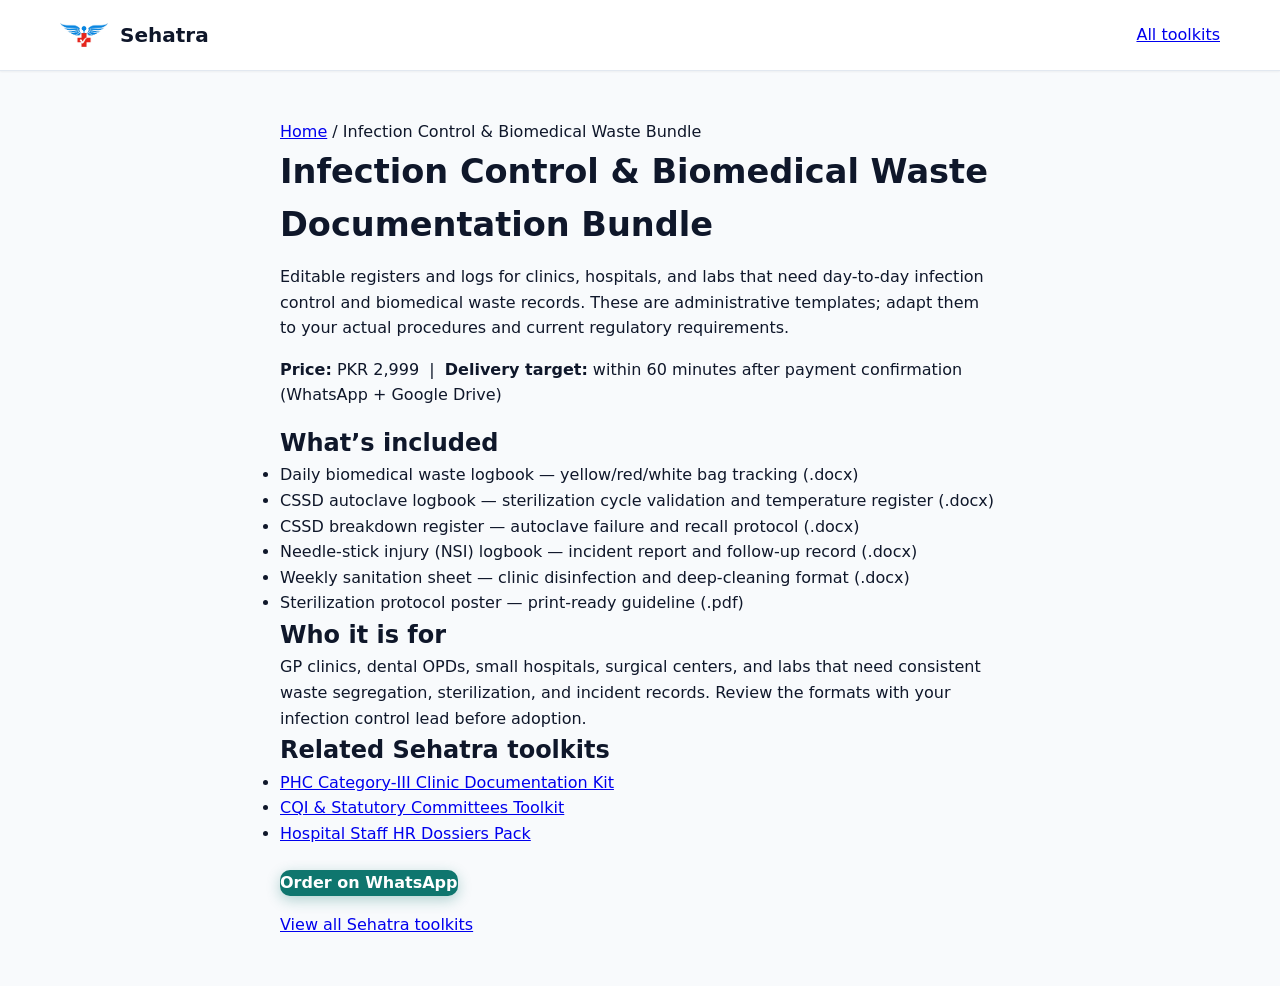
==== commit 24ef0670: "Polish Sehatra site: trust-safe claims, 3 new SEO landing pages, internal links, schema and sitemap" ====
--- a/infection-control-biomedical-waste-bundle.html
+++ b/infection-control-biomedical-waste-bundle.html
@@ -3,114 +3,92 @@
 <head>
     <meta charset="UTF-8">
     <meta name="viewport" content="width=device-width, initial-scale=1.0">
-    <title>Clinic Infection Control & Biomedical Waste Logbooks | Sehatra</title>
-    <meta name="description" content="PHC & SHCC compliant editable Word and Excel logbooks: Autoclave CSSD validation register, color-coded biomedical waste segregation sheets, and needle-stick injury protocol.">
+    <title>Infection Control &amp; Biomedical Waste Documentation Bundle | Sehatra</title>
+    <meta name="description" content="Editable clinic and hospital infection control templates: biomedical waste logbook, autoclave sterilization log, CSSD breakdown register, needle-stick injury log, sanitation sheet. Rs. 2,999. Delivery target: 60 minutes after payment confirmation.">
+    <meta name="robots" content="index,follow,max-image-preview:large,max-snippet:-1,max-video-preview:-1">
+    <meta name="keywords" content="biomedical waste logbook Pakistan, autoclave sterilization log template, needle stick injury register, infection control checklist clinic, CSSD register, Sehatra">
     <link rel="canonical" href="https://zeshanhaider1.github.io/sehatra/infection-control-biomedical-waste-bundle.html">
     <link rel="icon" type="image/png" href="sehatra-logo.png">
-
-    <!-- SEO Meta Tags -->
-    <meta name="robots" content="index, follow, max-snippet:-1, max-image-preview:large, max-video-preview:-1">
-    <meta name="keywords" content="clinic infection control logbook Pakistan, biomedical waste segregation register docx, autoclave sterilization logbook format, needle stick injury register PHC, CSSD logbook format Pakistan, Sehatra">
-    <meta name="author" content="Sehatra">
-    <meta name="geo.region" content="PK-PB">
-    <meta name="geo.placename" content="Lahore, Pakistan">
-
-    <!-- Open Graph -->
     <meta property="og:type" content="product">
     <meta property="og:site_name" content="Sehatra">
-    <meta property="og:title" content="Clinic Infection Control & Biomedical Waste Bundle | Sehatra">
-    <meta property="og:description" content="Pass PHC & SHCC infection control inspections with ready-to-print, fully editable autoclave and waste segregation logbooks for PKR 2,999.">
+    <meta property="og:title" content="Infection Control &amp; Biomedical Waste Documentation Bundle | Sehatra">
+    <meta property="og:description" content="Biomedical waste logbook, autoclave sterilization log, CSSD breakdown register, needle-stick injury log, and sanitation sheet. Rs. 2,999.">
     <meta property="og:url" content="https://zeshanhaider1.github.io/sehatra/infection-control-biomedical-waste-bundle.html">
     <meta property="og:image" content="https://zeshanhaider1.github.io/sehatra/sehatra-logo.png">
-
-    <!-- Fonts & Styling -->
-    <link rel="preconnect" href="https://fonts.googleapis.com">
-    <link rel="preconnect" href="https://fonts.gstatic.com" crossorigin>
-    <link href="https://fonts.googleapis.com/css2?family=Plus+Jakarta+Sans:wght@400;500;600;700;800&display=swap" rel="stylesheet">
-    <link rel="stylesheet" href="https://cdnjs.cloudflare.com/ajax/libs/font-awesome/6.4.0/css/all.min.css">
     <link rel="stylesheet" href="styles.css">
-
-    <!-- JSON-LD Product Schema -->
     <script type="application/ld+json">
     {
-      "@context": "https://schema.org/",
-      "@type": "Product",
-      "name": "Clinic Infection Control & Biomedical Waste Bundle",
-      "image": "https://zeshanhaider1.github.io/sehatra/sehatra-logo.png",
-      "description": "Autoclave logs, color-coded waste segregation registers, and needle-stick injury protocols required on day one of any healthcare inspection in Pakistan.",
-      "brand": {
-        "@type": "Brand",
-        "name": "Sehatra"
-      },
-      "offers": {
-        "@type": "Offer",
-        "url": "https://zeshanhaider1.github.io/sehatra/infection-control-biomedical-waste-bundle.html",
-        "priceCurrency": "PKR",
-        "price": "2999",
-        "priceValidUntil": "2027-12-31",
-        "availability": "https://schema.org/InStock"
-      }
+      "@context": "https://schema.org",
+      "@graph": [
+        {
+          "@type": "BreadcrumbList",
+          "itemListElement": [
+            {"@type": "ListItem", "position": 1, "name": "Sehatra", "item": "https://zeshanhaider1.github.io/sehatra/"},
+            {"@type": "ListItem", "position": 2, "name": "Infection Control & Biomedical Waste Bundle", "item": "https://zeshanhaider1.github.io/sehatra/infection-control-biomedical-waste-bundle.html"}
+          ]
+        },
+        {
+          "@type": "Product",
+          "name": "Infection Control & Biomedical Waste Documentation Bundle",
+          "brand": {"@type": "Brand", "name": "Sehatra"},
+          "description": "Editable infection control and biomedical waste documentation for clinics, hospitals, and labs in Pakistan.",
+          "image": "https://zeshanhaider1.github.io/sehatra/sehatra-logo.png",
+          "offers": {
+            "@type": "Offer",
+            "priceCurrency": "PKR",
+            "price": "2999",
+            "availability": "https://schema.org/InStock",
+            "url": "https://zeshanhaider1.github.io/sehatra/infection-control-biomedical-waste-bundle.html"
+          }
+        }
+      ]
     }
     </script>
 </head>
 <body>
     <nav class="navbar" aria-label="Main navigation">
         <div class="container nav-container">
-            <a href="./" class="brand">
-                <div class="brand-logo-wrap">
-                    <img src="sehatra-logo.png" alt="Sehatra Logo" class="brand-logo-img">
-                </div>
-                <div class="brand-text">
-                    <span class="brand-title">Sehatra</span>
-                    <span class="brand-sub">Healthcare Operations &amp; Compliance</span>
-                </div>
+            <a href="./" class="brand" aria-label="Sehatra home">
+                <img src="sehatra-logo.png" alt="Sehatra healthcare documentation toolkit logo" width="48" height="48">
+                <span class="brand-title">Sehatra</span>
             </a>
-            <div class="nav-links">
-                <a href="./#products">All Digital Toolkits</a>
-                <a href="./#comparison">Why Sehatra</a>
-                <a href="./#faq">FAQs</a>
-            </div>
-            <div class="nav-cta">
-                <a href="https://wa.me/923042917388?text=Hello%20Sehatra%2C%20I%20would%20like%20the%20Infection%20Control%20%26%20Waste%20Bundle%20for%20PKR%202%2C999." target="_blank" class="btn btn-wa-nav">
-                    <i class="fa-brands fa-whatsapp"></i> Order on WhatsApp
-                </a>
-            </div>
+            <a href="./#products">All toolkits</a>
         </div>
     </nav>
-    <main class="container" style="max-width: 800px; padding: 3rem 1.25rem;">
-        <span class="category-pill" style="margin-bottom: 1rem; display: inline-block;">IPC &amp; Lab Safety Standards</span>
-        <h1 class="section-title" style="margin-bottom: 1rem;">Clinic Infection Control &amp; Biomedical Waste Bundle</h1>
-        <p class="hero-desc" style="font-size: 1.05rem; line-height: 1.7; margin-bottom: 1.5rem;">
-            When healthcare commission inspectors visit any medical facility, laboratory, or dental practice, infection prevention records are audited first. This toolkit gives you complete, print-ready, and 100% editable Microsoft Word (.docx) and Excel (.xlsx) operational registers.
-        </p>
-        <div style="background: #f0fdfa; border: 1.5px solid #99f6e4; padding: 1.25rem; border-radius: 12px; margin-bottom: 2rem;">
-            <strong style="color: #0f766e; font-size: 1.3rem;">Investment: PKR 2,999</strong> <span style="text-decoration: line-through; color: #94a3b8; margin-left: 0.5rem;">PKR 8,000</span>
-            <p style="margin-top: 0.5rem; font-size: 0.9rem; color: #475569;">Instant Google Drive link &amp; WhatsApp ZIP delivery within 60 minutes of payment confirmation.</p>
-        </div>
-        <section class="deliverables-list" style="background: #ffffff; border: 1px solid #e2e8f0; border-radius: 16px; padding: 2rem; box-shadow: 0 4px 6px -1px rgba(0,0,0,0.05); margin-bottom: 2rem;">
-            <h2 style="font-size: 1.25rem; margin-bottom: 1.25rem; color: #0f172a;">Master Deliverables Included:</h2>
-            <ul style="list-style: none; display: flex; flex-direction: column; gap: 0.85rem;">
-                <li><i class="fa-solid fa-check text-green"></i> <strong>Daily Biomedical Waste Logbook:</strong> Yellow, Red, and White bag tracking register (.docx)</li>
-                <li><i class="fa-solid fa-check text-green"></i> <strong>CSSD Autoclave Logbook:</strong> Sterilization cycle validation &amp; temperature records (.docx)</li>
-                <li><i class="fa-solid fa-check text-green"></i> <strong>CSSD Breakdown Register:</strong> Autoclave failure and recall protocol (.docx)</li>
-                <li><i class="fa-solid fa-check text-green"></i> <strong>Needle Stick Injury (NSI) Log:</strong> Incident investigation report &amp; PEP protocol (.docx)</li>
-                <li><i class="fa-solid fa-check text-green"></i> <strong>Weekly Sanitation Sheet:</strong> Clinic disinfection &amp; deep cleaning format (.docx)</li>
-                <li><i class="fa-solid fa-check text-green"></i> <strong>Sterilization Protocol Poster:</strong> Print-ready autoclave guidelines (.pdf)</li>
+    <main class="container" style="max-width: 760px; padding-block: 3rem;">
+        <p><a href="./">Home</a> / Infection Control &amp; Biomedical Waste Bundle</p>
+        <h1 class="section-title">Infection Control &amp; Biomedical Waste Documentation Bundle</h1>
+        <p>Editable registers and logs for clinics, hospitals, and labs that need day-to-day infection control and biomedical waste records. These are administrative templates; adapt them to your actual procedures and current regulatory requirements.</p>
+        <p style="margin-block: 1rem;"><strong>Price:</strong> PKR 2,999 &nbsp;|&nbsp; <strong>Delivery target:</strong> within 60 minutes after payment confirmation (WhatsApp + Google Drive)</p>
+
+        <section aria-labelledby="contents">
+            <h2 id="contents">What’s included</h2>
+            <ul>
+                <li>Daily biomedical waste logbook — yellow/red/white bag tracking (.docx)</li>
+                <li>CSSD autoclave logbook — sterilization cycle validation and temperature register (.docx)</li>
+                <li>CSSD breakdown register — autoclave failure and recall protocol (.docx)</li>
+                <li>Needle-stick injury (NSI) logbook — incident report and follow-up record (.docx)</li>
+                <li>Weekly sanitation sheet — clinic disinfection and deep-cleaning format (.docx)</li>
+                <li>Sterilization protocol poster — print-ready guideline (.pdf)</li>
             </ul>
         </section>
-        <div style="display: flex; gap: 1rem; flex-wrap: wrap;">
-            <a class="btn btn-primary btn-lg" href="https://wa.me/923042917388?text=Hello%20Sehatra%2C%20I%20would%20like%20the%20Infection%20Control%20%26%20Waste%20Bundle%20for%20PKR%202%2C999.">
-                <i class="fa-brands fa-whatsapp"></i> Order on WhatsApp (PKR 2,999)
-            </a>
-            <a class="btn btn-secondary btn-lg" href="./#products">
-                <i class="fa-solid fa-arrow-left"></i> View All Toolkits
-            </a>
-        </div>
+
+        <section aria-labelledby="use">
+            <h2 id="use">Who it is for</h2>
+            <p>GP clinics, dental OPDs, small hospitals, surgical centers, and labs that need consistent waste segregation, sterilization, and incident records. Review the formats with your infection control lead before adoption.</p>
+        </section>
+
+        <section aria-labelledby="related">
+            <h2 id="related">Related Sehatra toolkits</h2>
+            <ul>
+                <li><a href="phc-category-iii-clinic-kit.html">PHC Category-III Clinic Documentation Kit</a></li>
+                <li><a href="hospital-cqi-committees.html">CQI &amp; Statutory Committees Toolkit</a></li>
+                <li><a href="hospital-hr-dossiers.html">Hospital Staff HR Dossiers Pack</a></li>
+            </ul>
+        </section>
+
+        <a class="btn btn-primary" href="https://wa.me/923042917388?text=Hello%20Sehatra%2C%20I%20would%20like%20the%20Infection%20Control%20%26%20Biomedical%20Waste%20Bundle%20for%20PKR%202%2C999." style="margin-top:1.5rem;">Order on WhatsApp</a>
+        <p style="margin-top:1rem;"><a href="./#products">View all Sehatra toolkits</a></p>
     </main>
-    <footer class="footer">
-        <div class="container footer-bottom text-center">
-            <p>&copy; 2026 Sehatra. All rights reserved. Administrative and operational documentation toolkits for healthcare facilities.</p>
-        </div>
-    </footer>
 </body>
 </html>
